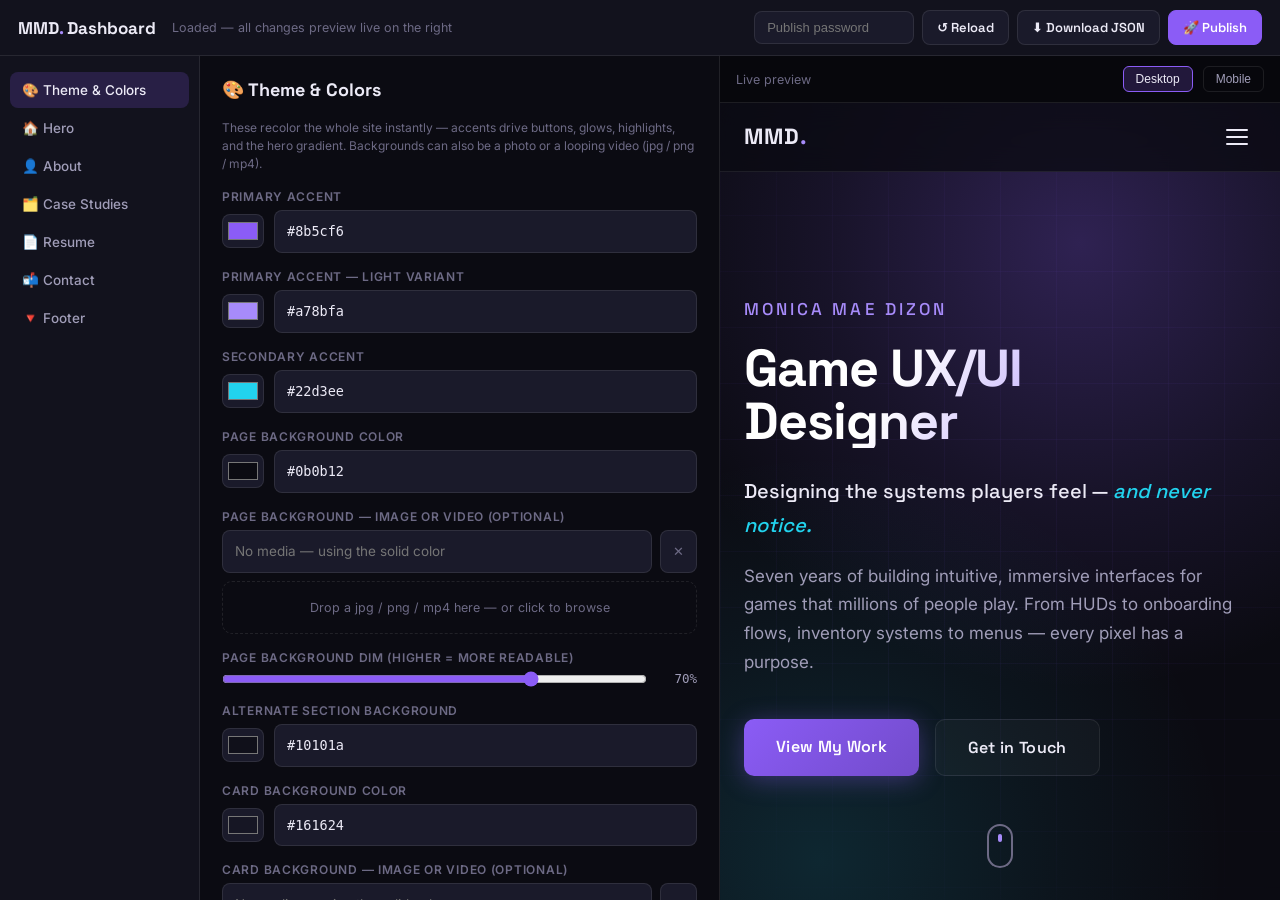
==== admin.html @ a4a1cc38 "Added dashboard dashboard to customize content" ====
<!DOCTYPE html>
<html lang="en">
<head>
  <meta charset="UTF-8">
  <meta name="viewport" content="width=device-width, initial-scale=1.0">
  <title>Site Dashboard — Monica Mae Dizon</title>
  <meta name="robots" content="noindex, nofollow">
  <link href="https://fonts.googleapis.com/css2?family=Space+Grotesk:wght@500;600;700&family=Inter:wght@400;500;600&display=swap" rel="stylesheet">
  <link rel="stylesheet" href="admin.css">
</head>
<body>

  <header class="topbar">
    <div class="topbar-left">
      <span class="topbar-logo">MMD<span>.</span> Dashboard</span>
      <span class="status" id="status">Loading…</span>
    </div>
    <div class="topbar-right">
      <input type="password" id="password" placeholder="Publish password" autocomplete="off">
      <button class="tb-btn" id="btnReload" title="Discard unsaved changes and reload the live content">↺ Reload</button>
      <button class="tb-btn" id="btnDownload" title="Download content.json to upload manually">⬇ Download JSON</button>
      <button class="tb-btn tb-primary" id="btnPublish" title="Save straight to the server (needs save.php + password)">🚀 Publish</button>
    </div>
  </header>

  <div class="layout">
    <nav class="sidebar" id="sidebar"></nav>

    <main class="editor">
      <div id="form"></div>
    </main>

    <section class="preview">
      <div class="preview-bar">
        <span>Live preview</span>
        <div>
          <button class="pv-btn active" id="pvDesktop">Desktop</button>
          <button class="pv-btn" id="pvMobile">Mobile</button>
        </div>
      </div>
      <div class="preview-frame-wrap">
        <iframe id="previewFrame" src="index.html?preview=1" title="Site preview"></iframe>
      </div>
    </section>
  </div>

  <script src="admin.js"></script>
</body>
</html>
---- admin.css ----
/* Dashboard styles — matches the site's dark game-UI aesthetic */
:root {
  --bg: #0b0b12;
  --panel: #12121d;
  --surface: #1a1a2a;
  --surface-2: #22223468;
  --border: rgba(255, 255, 255, 0.09);
  --text: #eceaf6;
  --muted: #a09db8;
  --faint: #6d6a85;
  --accent: #8b5cf6;
  --accent-bright: #a78bfa;
  --accent-2: #22d3ee;
  --danger: #f87171;
  --ok: #4ade80;
  --font-display: "Space Grotesk", system-ui, sans-serif;
  --font-body: "Inter", system-ui, sans-serif;
}

* { margin: 0; padding: 0; box-sizing: border-box; }

body {
  background: var(--bg);
  color: var(--text);
  font-family: var(--font-body);
  font-size: 14px;
  height: 100vh;
  display: flex;
  flex-direction: column;
  overflow: hidden;
}

/* ---- Top bar ---- */
.topbar {
  display: flex;
  justify-content: space-between;
  align-items: center;
  padding: 0 18px;
  height: 56px;
  background: var(--panel);
  border-bottom: 1px solid var(--border);
  flex-shrink: 0;
  gap: 12px;
}
.topbar-left { display: flex; align-items: center; gap: 16px; min-width: 0; }
.topbar-logo {
  font-family: var(--font-display);
  font-weight: 700;
  font-size: 17px;
  white-space: nowrap;
}
.topbar-logo span { color: var(--accent-bright); }
.status { font-size: 12.5px; color: var(--faint); white-space: nowrap; overflow: hidden; text-overflow: ellipsis; }
.status.ok { color: var(--ok); }
.status.err { color: var(--danger); }

.topbar-right { display: flex; gap: 8px; align-items: center; }
#password {
  background: var(--surface);
  border: 1px solid var(--border);
  color: var(--text);
  border-radius: 8px;
  padding: 8px 12px;
  font-size: 13px;
  width: 160px;
}
#password:focus { outline: none; border-color: var(--accent); }

.tb-btn {
  font-family: var(--font-display);
  font-weight: 600;
  font-size: 13px;
  background: var(--surface);
  color: var(--text);
  border: 1px solid var(--border);
  border-radius: 8px;
  padding: 8px 14px;
  cursor: pointer;
  white-space: nowrap;
  transition: background 0.15s ease, border-color 0.15s ease;
}
.tb-btn:hover { border-color: var(--accent); background: var(--surface-2); }
.tb-primary { background: var(--accent); border-color: var(--accent); color: #fff; }
.tb-primary:hover { background: var(--accent-bright); }

/* ---- Layout ---- */
.layout {
  display: grid;
  grid-template-columns: 200px minmax(360px, 520px) 1fr;
  flex: 1;
  min-height: 0;
}

/* ---- Sidebar ---- */
.sidebar {
  background: var(--panel);
  border-right: 1px solid var(--border);
  padding: 16px 10px;
  overflow-y: auto;
}
.side-btn {
  display: block;
  width: 100%;
  text-align: left;
  background: none;
  border: none;
  color: var(--muted);
  font-family: var(--font-body);
  font-size: 13.5px;
  font-weight: 500;
  padding: 10px 12px;
  border-radius: 8px;
  cursor: pointer;
  margin-bottom: 2px;
  transition: background 0.15s ease, color 0.15s ease;
}
.side-btn:hover { background: var(--surface); color: var(--text); }
.side-btn.active { background: color-mix(in srgb, var(--accent) 18%, transparent); color: var(--text); }

/* ---- Editor ---- */
.editor {
  overflow-y: auto;
  padding: 22px;
  border-right: 1px solid var(--border);
}

.section-heading {
  font-family: var(--font-display);
  font-size: 18px;
  font-weight: 700;
  margin-bottom: 18px;
}

.field { margin-bottom: 16px; }
.field label {
  display: block;
  font-size: 12px;
  font-weight: 600;
  letter-spacing: 0.06em;
  text-transform: uppercase;
  color: var(--faint);
  margin-bottom: 6px;
}
.field input[type="text"],
.field textarea {
  width: 100%;
  background: var(--surface);
  border: 1px solid var(--border);
  color: var(--text);
  border-radius: 8px;
  padding: 10px 12px;
  font-family: var(--font-body);
  font-size: 13.5px;
  line-height: 1.55;
  resize: vertical;
}
.field input:focus, .field textarea:focus { outline: none; border-color: var(--accent); }

.color-field { display: flex; align-items: center; gap: 10px; }
.color-field input[type="color"] {
  width: 42px; height: 34px;
  border: 1px solid var(--border);
  border-radius: 8px;
  background: var(--surface);
  cursor: pointer;
  padding: 3px;
}
.color-field input[type="text"] { flex: 1; font-family: monospace; }

/* ---- Media + range fields ---- */
.media-path-row { display: flex; gap: 8px; margin-bottom: 8px; }
.media-path-row input { flex: 1; }
.media-clear {
  background: var(--surface);
  border: 1px solid var(--border);
  color: var(--faint);
  border-radius: 8px;
  padding: 0 12px;
  cursor: pointer;
  font-size: 13px;
}
.media-clear:hover { color: var(--danger); border-color: var(--danger); }

.drop-zone {
  border: 1px dashed var(--border);
  border-radius: 10px;
  padding: 18px 12px;
  text-align: center;
  color: var(--faint);
  font-size: 12.5px;
  cursor: pointer;
  transition: border-color 0.15s ease, color 0.15s ease, background 0.15s ease;
}
.drop-zone:hover, .drop-zone.over {
  border-color: var(--accent);
  color: var(--accent-bright);
  background: color-mix(in srgb, var(--accent) 8%, transparent);
}

.range-field { display: flex; align-items: center; gap: 12px; }
.range-field input[type="range"] { flex: 1; accent-color: var(--accent); }
.range-value {
  font-family: monospace;
  font-size: 12.5px;
  color: var(--muted);
  min-width: 38px;
  text-align: right;
}

/* ---- Lists ---- */
.list-wrap { margin-bottom: 20px; }
.list-item {
  background: var(--surface);
  border: 1px solid var(--border);
  border-radius: 10px;
  margin-bottom: 10px;
  overflow: hidden;
}
.list-item.drag-over { border-color: var(--accent-2); }
.list-item-head {
  display: flex;
  align-items: center;
  gap: 10px;
  padding: 10px 12px;
  cursor: pointer;
  user-select: none;
}
.drag-handle {
  cursor: grab;
  color: var(--faint);
  font-size: 15px;
  padding: 2px 4px;
  border-radius: 4px;
}
.drag-handle:hover { color: var(--accent-bright); background: var(--surface-2); }
.list-item-title {
  flex: 1;
  font-weight: 600;
  font-size: 13.5px;
  white-space: nowrap;
  overflow: hidden;
  text-overflow: ellipsis;
}
.list-item-del {
  background: none;
  border: none;
  color: var(--faint);
  font-size: 15px;
  cursor: pointer;
  padding: 2px 6px;
  border-radius: 4px;
}
.list-item-del:hover { color: var(--danger); background: var(--surface-2); }
.list-item-chevron { color: var(--faint); font-size: 11px; transition: transform 0.2s ease; }
.list-item.open .list-item-chevron { transform: rotate(90deg); }
.list-item-body { display: none; padding: 6px 14px 14px; border-top: 1px solid var(--border); }
.list-item.open .list-item-body { display: block; }

/* Nested lists (e.g. projects inside an experience) get a subtle inset look */
.list-item-body .list-wrap { margin-top: 14px; }
.list-item-body .list-item { background: var(--surface-2); }

.add-btn {
  width: 100%;
  background: none;
  border: 1px dashed var(--border);
  color: var(--muted);
  font-family: var(--font-display);
  font-weight: 600;
  font-size: 13px;
  padding: 10px;
  border-radius: 10px;
  cursor: pointer;
  transition: border-color 0.15s ease, color 0.15s ease;
}
.add-btn:hover { border-color: var(--accent); color: var(--accent-bright); }

.checkbox-field { display: flex; align-items: center; gap: 8px; }
.checkbox-field input { width: 16px; height: 16px; accent-color: var(--accent); }
.checkbox-field label { margin: 0; text-transform: none; font-size: 13px; color: var(--muted); letter-spacing: 0; }

.hint { font-size: 12px; color: var(--faint); margin-top: -10px; margin-bottom: 16px; line-height: 1.5; }

/* ---- Preview ---- */
.preview { display: flex; flex-direction: column; min-width: 0; background: #07070c; }
.preview-bar {
  display: flex;
  justify-content: space-between;
  align-items: center;
  padding: 10px 16px;
  font-size: 12.5px;
  color: var(--faint);
  border-bottom: 1px solid var(--border);
  flex-shrink: 0;
}
.pv-btn {
  background: none;
  border: 1px solid var(--border);
  color: var(--muted);
  font-size: 12px;
  padding: 5px 12px;
  border-radius: 6px;
  cursor: pointer;
  margin-left: 6px;
}
.pv-btn.active { background: color-mix(in srgb, var(--accent) 20%, transparent); color: var(--text); border-color: var(--accent); }

.preview-frame-wrap {
  flex: 1;
  display: flex;
  justify-content: center;
  overflow: auto;
  padding: 0;
}
#previewFrame {
  width: 100%;
  height: 100%;
  border: none;
  background: #0b0b12;
  transition: width 0.25s ease;
}
#previewFrame.mobile { width: 380px; border-left: 1px solid var(--border); border-right: 1px solid var(--border); }

/* ---- Narrow screens: stack panels ---- */
@media (max-width: 1100px) {
  body { overflow: auto; }
  .layout { grid-template-columns: 170px 1fr; }
  .preview { display: none; }
}
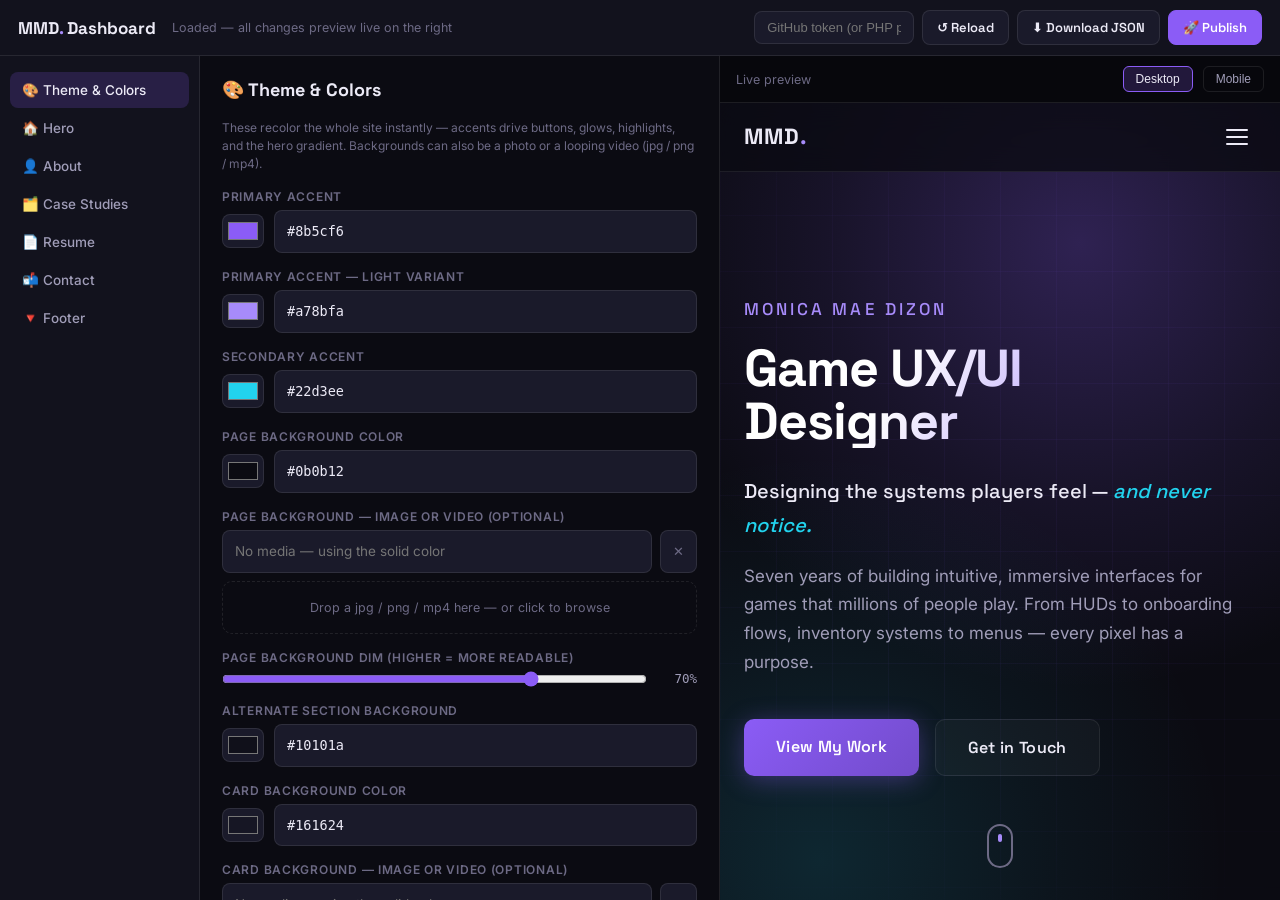
==== commit 5e87a710: "Add files via upload http 405 error on admin changes" ====
--- a/admin.html
+++ b/admin.html
@@ -16,7 +16,7 @@
       <span class="status" id="status">Loading…</span>
     </div>
     <div class="topbar-right">
-      <input type="password" id="password" placeholder="Publish password" autocomplete="off">
+      <input type="password" id="password" placeholder="GitHub token (or PHP password)" autocomplete="off" title="On GitHub Pages: paste a fine-grained GitHub token (github_pat_…). On PHP hosting: your save.php password.">
       <button class="tb-btn" id="btnReload" title="Discard unsaved changes and reload the live content">↺ Reload</button>
       <button class="tb-btn" id="btnDownload" title="Download content.json to upload manually">⬇ Download JSON</button>
       <button class="tb-btn tb-primary" id="btnPublish" title="Save straight to the server (needs save.php + password)">🚀 Publish</button>
